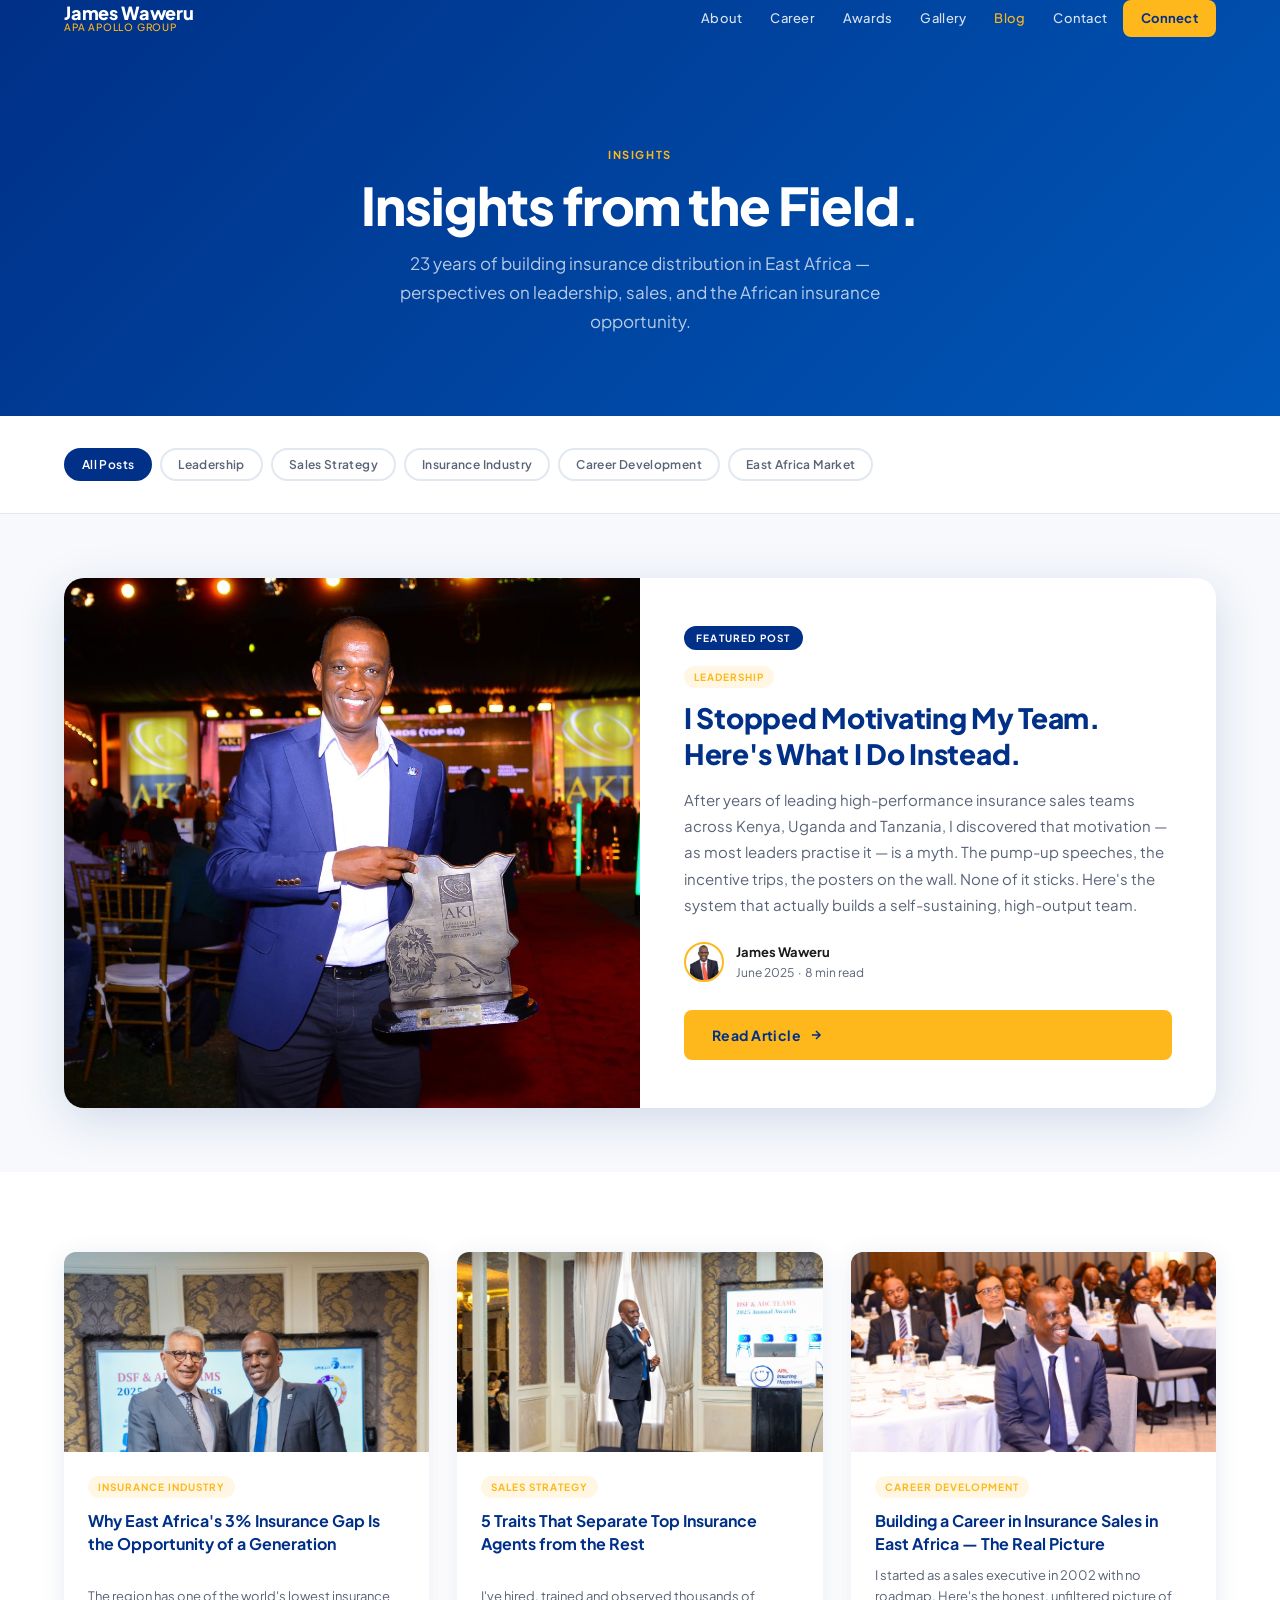
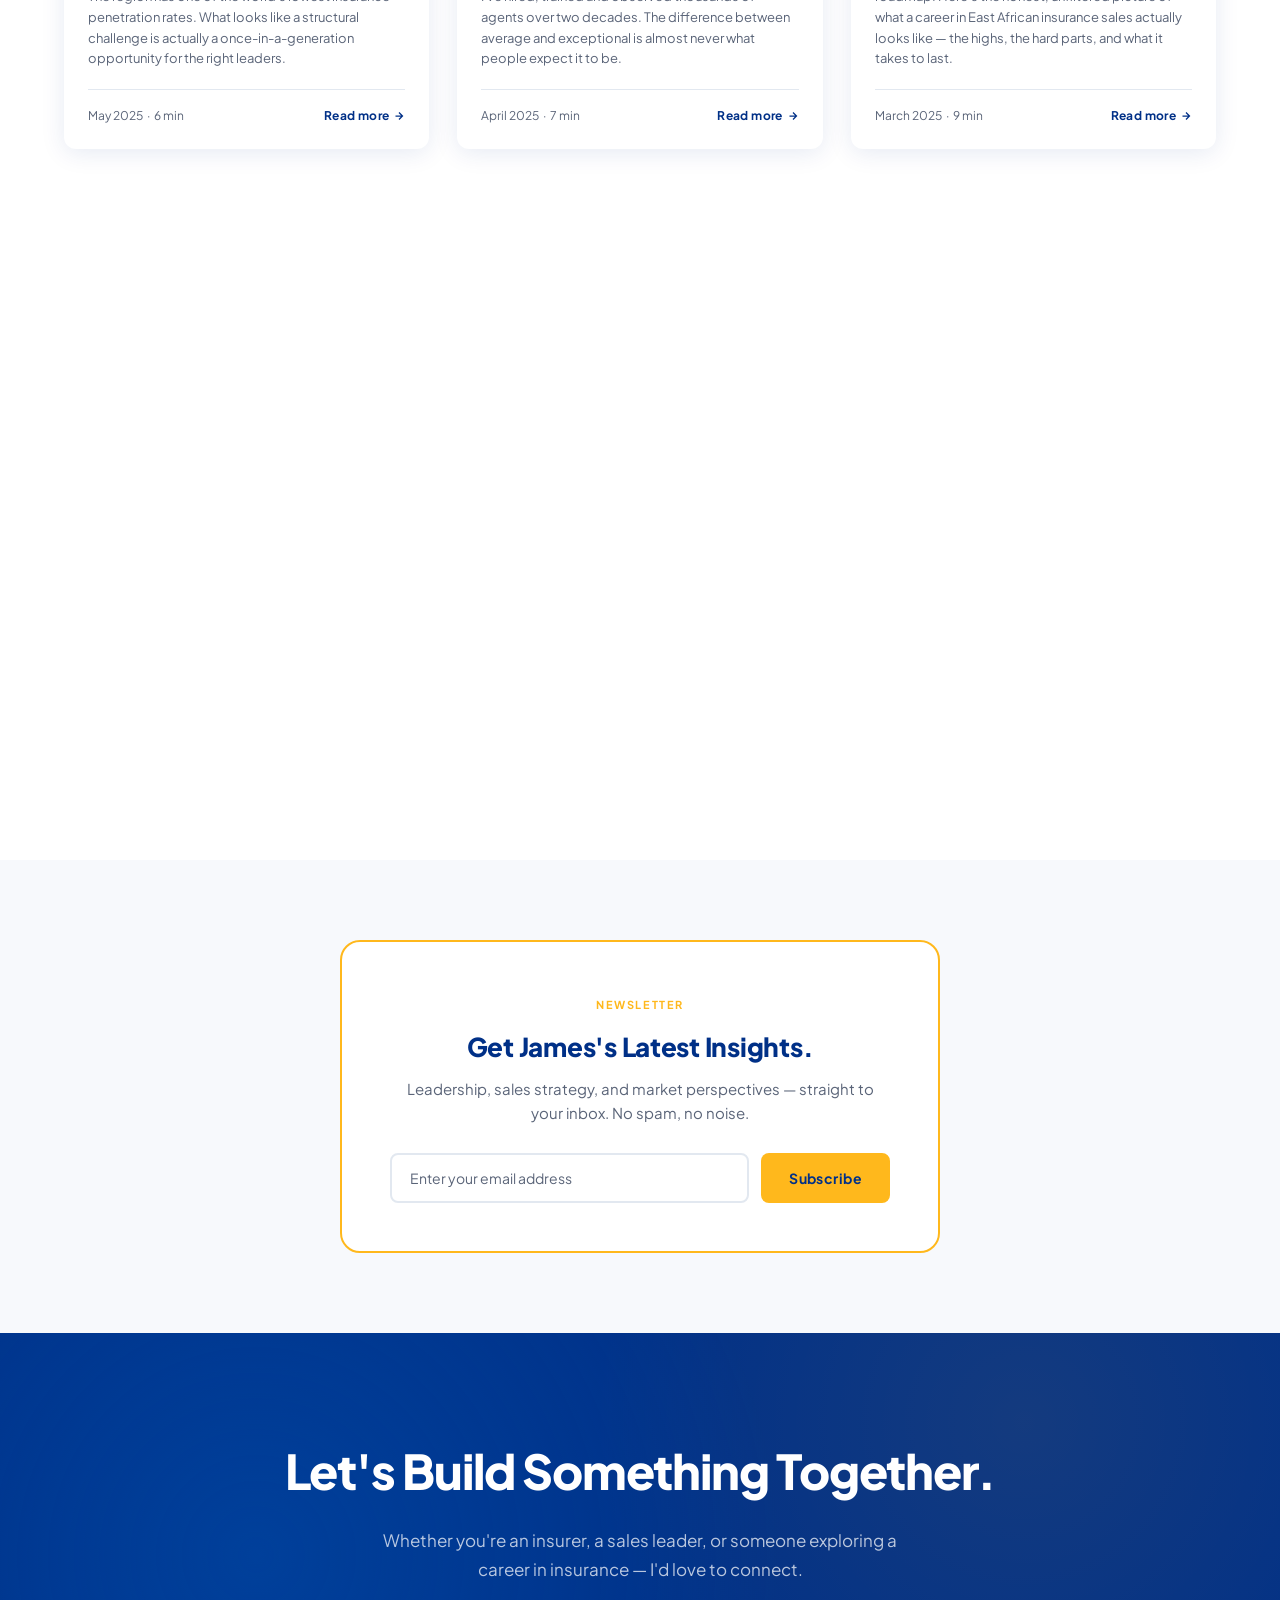
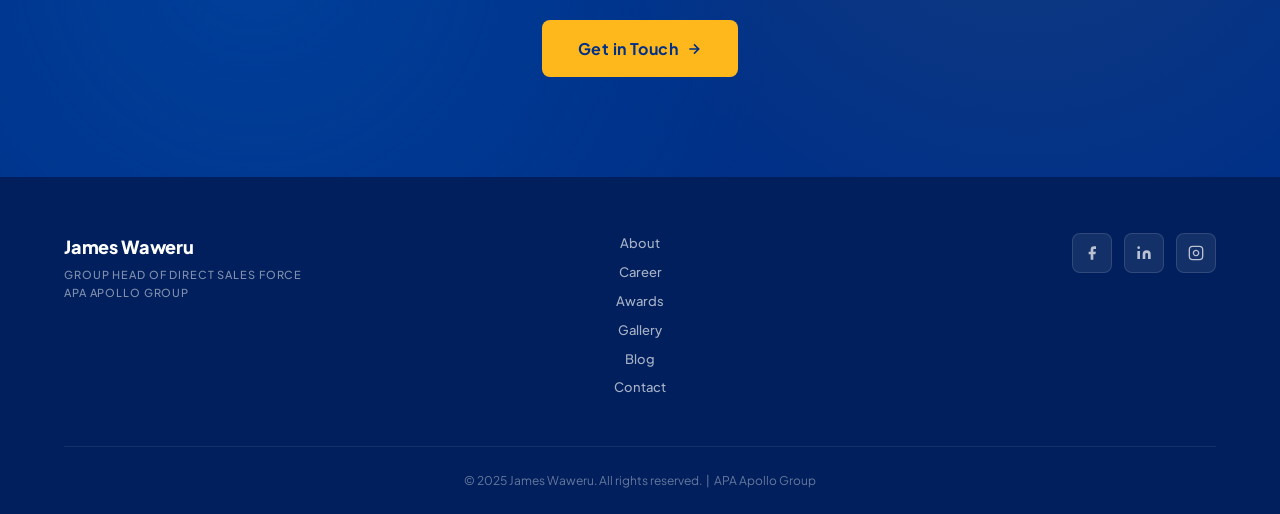
==== blog.html @ e899f5c0 "James Waweru personal brand website — pure HTML/CSS index.html, blog.html, style.css + all 35 images" ====
<!DOCTYPE html>
<html lang="en">
<head>
  <meta charset="UTF-8">
  <meta name="viewport" content="width=device-width, initial-scale=1.0">

  <!-- Primary SEO -->
  <title>Blog | James Waweru — Insights on Insurance Leadership &amp; Sales in East Africa</title>
  <meta name="description" content="Practical perspectives on building high-performing sales teams, winning in the East African insurance market, and growing as a leader — from James Waweru, 23-year industry veteran.">
  <meta name="keywords" content="James Waweru blog, insurance leadership Africa, sales strategy Kenya, direct sales force management, East Africa insurance insights">
  <meta name="author" content="James Waweru">
  <meta name="robots" content="index, follow">
  <link rel="canonical" href="https://jameswaweru.africa/blog.html">

  <!-- Open Graph -->
  <meta property="og:type" content="website">
  <meta property="og:title" content="Blog | James Waweru — Insights on Insurance Leadership &amp; Sales in East Africa">
  <meta property="og:description" content="Practical perspectives on building high-performing sales teams and winning in the East African insurance market.">
  <meta property="og:image" content="https://jameswaweru.africa/WhatsApp%20Image%202026-05-11%20at%2007.42.54.jpeg">
  <meta property="og:url" content="https://jameswaweru.africa/blog.html">
  <meta property="og:site_name" content="James Waweru">

  <!-- Twitter Card -->
  <meta name="twitter:card" content="summary_large_image">
  <meta name="twitter:title" content="Blog | James Waweru — Insurance Leadership &amp; Sales Insights">
  <meta name="twitter:description" content="Practical perspectives on building high-performing sales teams and winning in the East African insurance market.">
  <meta name="twitter:image" content="https://jameswaweru.africa/WhatsApp%20Image%202026-05-11%20at%2007.42.54.jpeg">

  <!-- JSON-LD -->
  <script type="application/ld+json">
  {
    "@context": "https://schema.org",
    "@type": "Blog",
    "name": "James Waweru — Insights from the Field",
    "description": "Perspectives on insurance leadership, sales strategy, and the East African market.",
    "url": "https://jameswaweru.africa/blog.html",
    "author": {
      "@type": "Person",
      "name": "James Waweru",
      "jobTitle": "Group Head of Direct Sales Force",
      "worksFor": { "@type": "Organization", "name": "APA Apollo Group" }
    }
  }
  </script>

  <link rel="stylesheet" href="style.css">
</head>
<body>

<!-- NAVIGATION -->
<nav class="nav scrolled" id="mainNav">
  <div class="container">
    <div class="nav-inner">
      <a href="index.html" class="nav-logo">
        <span class="nav-logo-name">James Waweru</span>
        <span class="nav-logo-title">APA Apollo Group</span>
      </a>
      <div class="nav-links">
        <a href="index.html#about">About</a>
        <a href="index.html#career">Career</a>
        <a href="index.html#awards">Awards</a>
        <a href="index.html#gallery">Gallery</a>
        <a href="blog.html" style="color:var(--gold);">Blog</a>
        <a href="index.html#contact">Contact</a>
        <a href="index.html#contact" class="nav-cta">Connect</a>
      </div>
      <button class="nav-hamburger" id="hamburger" aria-label="Open menu">
        <span></span><span></span><span></span>
      </button>
    </div>
  </div>
</nav>
<div class="nav-mobile" id="mobileMenu">
  <a href="index.html#about" onclick="closeMobile()">About</a>
  <a href="index.html#career" onclick="closeMobile()">Career</a>
  <a href="index.html#awards" onclick="closeMobile()">Awards</a>
  <a href="index.html#gallery" onclick="closeMobile()">Gallery</a>
  <a href="blog.html" onclick="closeMobile()">Blog</a>
  <a href="index.html#contact" onclick="closeMobile()">Contact</a>
  <a href="index.html#contact" class="nav-cta-mobile" onclick="closeMobile()">Connect</a>
</div>

<!-- PAGE HEADER -->
<header class="page-header">
  <div class="container">
    <div class="fade-in">
      <span class="section-eyebrow">Insights</span>
      <h1 class="section-title white" style="font-size:clamp(32px,5vw,52px);">Insights from the Field.</h1>
      <p class="section-subtitle white" style="margin-top:14px;">23 years of building insurance distribution in East Africa — perspectives on leadership, sales, and the African insurance opportunity.</p>
    </div>
  </div>
</header>

<!-- FILTER BAR -->
<div class="filter-bar">
  <div class="container">
    <div class="filter-pills" id="filterPills">
      <button class="filter-pill active" data-filter="all">All Posts</button>
      <button class="filter-pill" data-filter="leadership">Leadership</button>
      <button class="filter-pill" data-filter="sales-strategy">Sales Strategy</button>
      <button class="filter-pill" data-filter="insurance-industry">Insurance Industry</button>
      <button class="filter-pill" data-filter="career-development">Career Development</button>
      <button class="filter-pill" data-filter="east-africa">East Africa Market</button>
    </div>
  </div>
</div>

<!-- FEATURED POST -->
<section class="featured-post-section" id="featured">
  <div class="container">
    <div class="featured-post fade-in">
      <div class="featured-post-img">
        <img src="WhatsApp Image 2026-05-11 at 07.42.54.jpeg" alt="Leadership — I stopped motivating my team" loading="lazy">
      </div>
      <div class="featured-post-body">
        <span class="featured-badge">Featured Post</span>
        <span class="blog-tag">Leadership</span>
        <h2 class="featured-post-title">I Stopped Motivating My Team. Here's What I Do Instead.</h2>
        <p class="featured-post-excerpt">After years of leading high-performance insurance sales teams across Kenya, Uganda and Tanzania, I discovered that motivation — as most leaders practise it — is a myth. The pump-up speeches, the incentive trips, the posters on the wall. None of it sticks. Here's the system that actually builds a self-sustaining, high-output team.</p>
        <div class="featured-author">
          <div class="author-avatar">
            <img src="Profile Picture Main.png" alt="James Waweru" loading="lazy">
          </div>
          <div>
            <div class="author-name">James Waweru</div>
            <div class="author-date">June 2025 &nbsp;&middot;&nbsp; 8 min read</div>
          </div>
        </div>
        <a href="blog.html" class="btn-primary">
          Read Article
          <svg width="14" height="14" viewBox="0 0 24 24" fill="none" stroke="currentColor" stroke-width="2.5"><path d="M5 12h14M12 5l7 7-7 7"></path></svg>
        </a>
      </div>
    </div>
  </div>
</section>

<!-- BLOG GRID -->
<section class="blog-main-section">
  <div class="container">
    <div class="blog-main-grid" id="blogGrid">

      <article class="blog-card fade-in" data-category="insurance-industry">
        <div class="blog-card-img">
          <img src="WhatsApp Image 2026-05-11 at 07.42.59.jpeg" alt="East Africa insurance market opportunity" loading="lazy">
        </div>
        <div class="blog-card-body">
          <span class="blog-tag">Insurance Industry</span>
          <div class="blog-card-title">Why East Africa's 3% Insurance Gap Is the Opportunity of a Generation</div>
          <p class="blog-card-excerpt">The region has one of the world's lowest insurance penetration rates. What looks like a structural challenge is actually a once-in-a-generation opportunity for the right leaders.</p>
          <div class="blog-card-meta">
            <span>May 2025 &nbsp;&middot;&nbsp; 6 min</span>
            <a href="blog.html" class="blog-read-more">Read more <svg width="12" height="12" viewBox="0 0 24 24" fill="none" stroke="currentColor" stroke-width="2.5"><path d="M5 12h14M12 5l7 7-7 7"></path></svg></a>
          </div>
        </div>
      </article>

      <article class="blog-card fade-in delay-1" data-category="sales-strategy">
        <div class="blog-card-img">
          <img src="WhatsApp Image 2026-05-11 at 07.43.03 (1).jpeg" alt="Top insurance agent traits" loading="lazy">
        </div>
        <div class="blog-card-body">
          <span class="blog-tag">Sales Strategy</span>
          <div class="blog-card-title">5 Traits That Separate Top Insurance Agents from the Rest</div>
          <p class="blog-card-excerpt">I've hired, trained and observed thousands of agents over two decades. The difference between average and exceptional is almost never what people expect it to be.</p>
          <div class="blog-card-meta">
            <span>April 2025 &nbsp;&middot;&nbsp; 7 min</span>
            <a href="blog.html" class="blog-read-more">Read more <svg width="12" height="12" viewBox="0 0 24 24" fill="none" stroke="currentColor" stroke-width="2.5"><path d="M5 12h14M12 5l7 7-7 7"></path></svg></a>
          </div>
        </div>
      </article>

      <article class="blog-card fade-in delay-2" data-category="career-development">
        <div class="blog-card-img">
          <img src="WhatsApp Image 2026-05-11 at 07.43.01 (1).jpeg" alt="Career in insurance sales in East Africa" loading="lazy">
        </div>
        <div class="blog-card-body">
          <span class="blog-tag">Career Development</span>
          <div class="blog-card-title">Building a Career in Insurance Sales in East Africa — The Real Picture</div>
          <p class="blog-card-excerpt">I started as a sales executive in 2002 with no roadmap. Here's the honest, unfiltered picture of what a career in East African insurance sales actually looks like — the highs, the hard parts, and what it takes to last.</p>
          <div class="blog-card-meta">
            <span>March 2025 &nbsp;&middot;&nbsp; 9 min</span>
            <a href="blog.html" class="blog-read-more">Read more <svg width="12" height="12" viewBox="0 0 24 24" fill="none" stroke="currentColor" stroke-width="2.5"><path d="M5 12h14M12 5l7 7-7 7"></path></svg></a>
          </div>
        </div>
      </article>

      <article class="blog-card fade-in" data-category="insurance-industry">
        <div class="blog-card-img">
          <img src="WhatsApp Image 2026-05-11 at 07.43.04.jpeg" alt="AKI Company of the Year — building a winning sales force" loading="lazy">
        </div>
        <div class="blog-card-body">
          <span class="blog-tag">Insurance Industry</span>
          <div class="blog-card-title">What Four AKI Company of the Year Titles Taught Me About Building a Winning Sales Force</div>
          <p class="blog-card-excerpt">Winning once is luck. Winning four times is a system. Here's what I've learned — and what I'd do differently — about building teams that consistently outperform the market.</p>
          <div class="blog-card-meta">
            <span>February 2025 &nbsp;&middot;&nbsp; 10 min</span>
            <a href="blog.html" class="blog-read-more">Read more <svg width="12" height="12" viewBox="0 0 24 24" fill="none" stroke="currentColor" stroke-width="2.5"><path d="M5 12h14M12 5l7 7-7 7"></path></svg></a>
          </div>
        </div>
      </article>

      <article class="blog-card fade-in delay-1" data-category="leadership">
        <div class="blog-card-img">
          <img src="WhatsApp Image 2026-05-11 at 07.43.05 (2).jpeg" alt="LIMRA AIAM — First in Africa" loading="lazy">
        </div>
        <div class="blog-card-body">
          <span class="blog-tag">Leadership</span>
          <div class="blog-card-title">LIMRA AIAM — Why I Became the First in Africa to Qualify</div>
          <p class="blog-card-excerpt">In 2016, I completed a qualification that no one on this continent had achieved before me. It wasn't a vanity project. Here's the thinking behind it — and what it changed about how I lead.</p>
          <div class="blog-card-meta">
            <span>January 2025 &nbsp;&middot;&nbsp; 8 min</span>
            <a href="blog.html" class="blog-read-more">Read more <svg width="12" height="12" viewBox="0 0 24 24" fill="none" stroke="currentColor" stroke-width="2.5"><path d="M5 12h14M12 5l7 7-7 7"></path></svg></a>
          </div>
        </div>
      </article>

      <article class="blog-card fade-in delay-2" data-category="east-africa">
        <div class="blog-card-img">
          <img src="WhatsApp Image 2026-05-11 at 07.43.02 (2).jpeg" alt="East Africa insurance market 2025" loading="lazy">
        </div>
        <div class="blog-card-body">
          <span class="blog-tag">East Africa Market</span>
          <div class="blog-card-title">The East Africa Insurance Market in 2025 — What's Changing and What Isn't</div>
          <p class="blog-card-excerpt">Digital channels, mobile penetration, a growing middle class. The macro story is compelling. But the fundamentals of building trust, training agents, and serving clients have not changed.</p>
          <div class="blog-card-meta">
            <span>December 2024 &nbsp;&middot;&nbsp; 7 min</span>
            <a href="blog.html" class="blog-read-more">Read more <svg width="12" height="12" viewBox="0 0 24 24" fill="none" stroke="currentColor" stroke-width="2.5"><path d="M5 12h14M12 5l7 7-7 7"></path></svg></a>
          </div>
        </div>
      </article>

    </div>

    <div style="text-align:center;margin-top:56px;" class="fade-in">
      <button class="btn-ghost-navy" id="loadMoreBtn" onclick="loadMore()">
        Load More Articles
        <svg width="14" height="14" viewBox="0 0 24 24" fill="none" stroke="currentColor" stroke-width="2"><path d="M12 5v14M5 12l7 7 7-7"></path></svg>
      </button>
    </div>
  </div>
</section>

<!-- NEWSLETTER -->
<section class="newsletter-section">
  <div class="container">
    <div class="newsletter-card fade-in">
      <span class="section-eyebrow">Newsletter</span>
      <h2 class="newsletter-title">Get James's Latest Insights.</h2>
      <p class="newsletter-sub">Leadership, sales strategy, and market perspectives — straight to your inbox. No spam, no noise.</p>
      <form class="newsletter-form" onsubmit="handleNewsletter(event)">
        <input type="email" placeholder="Enter your email address" required aria-label="Email address">
        <button type="submit" class="btn-primary">Subscribe</button>
      </form>
      <p id="newsletterSuccess" style="color:var(--navy);font-weight:600;margin-top:16px;display:none;">
        You're subscribed! Welcome to the community.
      </p>
    </div>
  </div>
</section>

<!-- CTA -->
<section class="cta-section">
  <div class="cta-pattern"></div>
  <div class="cta-content fade-in">
    <h2 class="cta-title">Let's Build Something Together.</h2>
    <p class="cta-subtitle">Whether you're an insurer, a sales leader, or someone exploring a career in insurance — I'd love to connect.</p>
    <a href="index.html#contact" class="btn-primary" style="font-size:16px;padding:16px 36px;">
      Get in Touch
      <svg width="16" height="16" viewBox="0 0 24 24" fill="none" stroke="currentColor" stroke-width="2.5"><path d="M5 12h14M12 5l7 7-7 7"></path></svg>
    </a>
  </div>
</section>

<!-- FOOTER -->
<footer class="footer">
  <div class="container">
    <div class="footer-inner">
      <div>
        <div class="footer-brand-name">James Waweru</div>
        <div class="footer-brand-sub">Group Head of Direct Sales Force<br>APA Apollo Group</div>
      </div>
      <nav class="footer-nav">
        <a href="index.html#about">About</a>
        <a href="index.html#career">Career</a>
        <a href="index.html#awards">Awards</a>
        <a href="index.html#gallery">Gallery</a>
        <a href="blog.html">Blog</a>
        <a href="index.html#contact">Contact</a>
      </nav>
      <div class="footer-social">
        <a href="#" class="social-icon" aria-label="Facebook">
          <svg width="16" height="16" viewBox="0 0 24 24" fill="currentColor"><path d="M18 2h-3a5 5 0 00-5 5v3H7v4h3v8h4v-8h3l1-4h-4V7a1 1 0 011-1h3z"></path></svg>
        </a>
        <a href="https://www.linkedin.com/in/james-waweru" target="_blank" rel="noopener" class="social-icon" aria-label="LinkedIn">
          <svg width="16" height="16" viewBox="0 0 24 24" fill="currentColor"><path d="M16 8a6 6 0 016 6v7h-4v-7a2 2 0 00-2-2 2 2 0 00-2 2v7h-4v-7a6 6 0 016-6zM2 9h4v12H2z"></path><circle cx="4" cy="4" r="2"></circle></svg>
        </a>
        <a href="#" class="social-icon" aria-label="Instagram">
          <svg width="16" height="16" viewBox="0 0 24 24" fill="none" stroke="currentColor" stroke-width="2"><rect x="2" y="2" width="20" height="20" rx="5" ry="5"></rect><path d="M16 11.37A4 4 0 1112.63 8 4 4 0 0116 11.37z"></path><line x1="17.5" y1="6.5" x2="17.51" y2="6.5"></line></svg>
        </a>
      </div>
    </div>
    <hr class="footer-divider">
    <p class="footer-copy">&copy; 2025 James Waweru. All rights reserved. &nbsp;|&nbsp; APA Apollo Group</p>
  </div>
</footer>

<!-- JAVASCRIPT -->
<script>
/* Nav */
const nav = document.getElementById('mainNav');
nav.classList.add('scrolled');
window.addEventListener('scroll', () => {
  nav.classList.toggle('scrolled', window.scrollY > 40);
}, { passive: true });

/* Mobile menu */
document.getElementById('hamburger').addEventListener('click', () => {
  document.getElementById('mobileMenu').classList.toggle('open');
});
function closeMobile() { document.getElementById('mobileMenu').classList.remove('open'); }

/* Fade-in */
const observer = new IntersectionObserver(entries => {
  entries.forEach(e => { if (e.isIntersecting) { e.target.classList.add('visible'); observer.unobserve(e.target); } });
}, { threshold: 0.1, rootMargin: '0px 0px -30px 0px' });
document.querySelectorAll('.fade-in').forEach(el => observer.observe(el));

/* Category filter */
document.getElementById('filterPills').addEventListener('click', e => {
  const pill = e.target.closest('.filter-pill');
  if (!pill) return;
  document.querySelectorAll('.filter-pill').forEach(p => p.classList.remove('active'));
  pill.classList.add('active');
  const filter = pill.dataset.filter;
  document.querySelectorAll('#blogGrid .blog-card').forEach(card => {
    if (filter === 'all' || card.dataset.category === filter) {
      card.style.display = '';
      setTimeout(() => card.classList.add('visible'), 10);
    } else {
      card.style.display = 'none';
    }
  });
});

/* Newsletter */
function handleNewsletter(e) {
  e.preventDefault();
  document.getElementById('newsletterSuccess').style.display = 'block';
  e.target.reset();
}

/* Load more */
function loadMore() {
  const btn = document.getElementById('loadMoreBtn');
  btn.textContent = 'No more articles right now — check back soon!';
  btn.disabled = true;
  btn.style.opacity = '0.5';
  btn.style.cursor = 'default';
}
</script>

</body>
</html>
---- style.css ----
/* ============================================================
   James Waweru — Personal Brand Website
   Shared Stylesheet
   ============================================================ */

@import url('https://fonts.googleapis.com/css2?family=Plus+Jakarta+Sans:wght@300;400;500;600;700;800&display=swap');

/* -- Variables ----------------------------------------------- */
:root {
  --navy:      #003087;
  --blue:      #0057B8;
  --gold:      #FFB81C;
  --gold-dark: #E0A010;
  --white:     #FFFFFF;
  --off-white: #F7F9FC;
  --ink:       #1A1A1A;
  --muted:     #5A6478;
  --border:    #E2E8F0;

  --font: 'Plus Jakarta Sans', system-ui, sans-serif;
  --nav-h: 72px;
  --radius: 12px;
  --shadow: 0 4px 24px rgba(0,48,135,0.10);
  --shadow-lg: 0 12px 48px rgba(0,48,135,0.15);
  --transition: 0.3s cubic-bezier(0.4,0,0.2,1);
}

/* -- Reset --------------------------------------------------- */
*, *::before, *::after { box-sizing: border-box; margin: 0; padding: 0; }
html { scroll-behavior: smooth; font-size: 16px; }
body { font-family: var(--font); color: var(--ink); background: var(--white); line-height: 1.6; overflow-x: hidden; }
img { display: block; max-width: 100%; }
a { color: inherit; text-decoration: none; }
button { font-family: var(--font); cursor: pointer; border: none; background: none; }
ul { list-style: none; }

/* -- Utility ------------------------------------------------- */
.container { max-width: 1200px; margin: 0 auto; padding: 0 24px; }
.section-eyebrow {
  display: inline-block;
  font-size: 11px;
  font-weight: 700;
  letter-spacing: 0.14em;
  text-transform: uppercase;
  color: var(--gold);
  margin-bottom: 12px;
}
.section-title {
  font-size: clamp(28px, 4vw, 42px);
  font-weight: 800;
  line-height: 1.15;
  letter-spacing: -0.02em;
  color: var(--navy);
}
.section-title.white { color: var(--white); }
.section-subtitle {
  font-size: 17px;
  color: var(--muted);
  line-height: 1.7;
  max-width: 560px;
  margin-top: 12px;
}
.section-subtitle.white { color: rgba(255,255,255,0.75); }

.btn-primary {
  display: inline-flex;
  align-items: center;
  gap: 8px;
  background: var(--gold);
  color: var(--navy);
  font-weight: 700;
  font-size: 14px;
  letter-spacing: 0.03em;
  padding: 14px 28px;
  border-radius: 8px;
  transition: var(--transition);
  cursor: pointer;
}
.btn-primary:hover { background: var(--gold-dark); transform: translateY(-2px); box-shadow: 0 8px 24px rgba(255,184,28,0.35); }

.btn-outline {
  display: inline-flex;
  align-items: center;
  gap: 8px;
  background: transparent;
  color: var(--white);
  font-weight: 600;
  font-size: 14px;
  letter-spacing: 0.03em;
  padding: 13px 27px;
  border-radius: 8px;
  border: 2px solid rgba(255,255,255,0.6);
  transition: var(--transition);
  cursor: pointer;
}
.btn-outline:hover { border-color: var(--white); background: rgba(255,255,255,0.1); }

.btn-ghost-navy {
  display: inline-flex;
  align-items: center;
  gap: 8px;
  background: transparent;
  color: var(--navy);
  font-weight: 700;
  font-size: 14px;
  letter-spacing: 0.03em;
  padding: 13px 27px;
  border-radius: 8px;
  border: 2px solid var(--navy);
  transition: var(--transition);
  cursor: pointer;
}
.btn-ghost-navy:hover { background: var(--navy); color: var(--white); }

/* -- Fade-in on scroll --------------------------------------- */
.fade-in {
  opacity: 0;
  transform: translateY(28px);
  transition: opacity 0.6s ease, transform 0.6s ease;
}
.fade-in.visible { opacity: 1; transform: translateY(0); }
.fade-in.delay-1 { transition-delay: 0.1s; }
.fade-in.delay-2 { transition-delay: 0.2s; }
.fade-in.delay-3 { transition-delay: 0.3s; }
.fade-in.delay-4 { transition-delay: 0.4s; }

/* -- Navigation --------------------------------------------- */
.nav {
  position: fixed;
  top: 0; left: 0; right: 0;
  height: var(--nav-h);
  z-index: 100;
  transition: background var(--transition), box-shadow var(--transition);
}
.nav.scrolled {
  background: rgba(0,48,135,0.97);
  backdrop-filter: blur(12px);
  box-shadow: 0 2px 24px rgba(0,0,0,0.18);
}
.nav-inner {
  display: flex;
  align-items: center;
  justify-content: space-between;
  height: 100%;
}
.nav-logo {
  display: flex;
  flex-direction: column;
  line-height: 1;
}
.nav-logo-name {
  font-size: 18px;
  font-weight: 800;
  color: var(--white);
  letter-spacing: -0.01em;
}
.nav-logo-title {
  font-size: 10px;
  font-weight: 500;
  color: var(--gold);
  letter-spacing: 0.08em;
  text-transform: uppercase;
}
.nav-links {
  display: flex;
  align-items: center;
  gap: 4px;
}
.nav-links a {
  color: rgba(255,255,255,0.85);
  font-size: 13px;
  font-weight: 500;
  padding: 6px 12px;
  border-radius: 6px;
  transition: var(--transition);
  letter-spacing: 0.02em;
}
.nav-links a:hover { color: var(--white); background: rgba(255,255,255,0.08); }
.nav-cta {
  background: var(--gold);
  color: var(--navy) !important;
  font-weight: 700 !important;
  padding: 8px 18px !important;
  border-radius: 8px !important;
}
.nav-cta:hover { background: var(--gold-dark) !important; }

.nav-hamburger {
  display: none;
  flex-direction: column;
  gap: 5px;
  padding: 8px;
  cursor: pointer;
}
.nav-hamburger span {
  display: block;
  width: 22px;
  height: 2px;
  background: var(--white);
  border-radius: 2px;
  transition: var(--transition);
}

.nav-mobile {
  display: none;
  position: fixed;
  top: var(--nav-h);
  left: 0; right: 0;
  background: var(--navy);
  padding: 16px 24px 24px;
  flex-direction: column;
  gap: 4px;
  z-index: 99;
  box-shadow: 0 8px 32px rgba(0,0,0,0.2);
}
.nav-mobile.open { display: flex; }
.nav-mobile a {
  color: rgba(255,255,255,0.85);
  font-size: 15px;
  font-weight: 500;
  padding: 10px 0;
  border-bottom: 1px solid rgba(255,255,255,0.08);
  transition: var(--transition);
}
.nav-mobile a:hover { color: var(--gold); }
.nav-mobile .nav-cta-mobile {
  margin-top: 8px;
  background: var(--gold);
  color: var(--navy) !important;
  font-weight: 700 !important;
  text-align: center;
  padding: 12px !important;
  border-radius: 8px;
  border-bottom: none !important;
}

/* -- Hero Slider -------------------------------------------- */
.hero {
  position: relative;
  height: 100vh;
  min-height: 600px;
  max-height: 900px;
  overflow: hidden;
}
.hero-slides {
  position: absolute;
  inset: 0;
}
.hero-slide {
  position: absolute;
  inset: 0;
  opacity: 0;
  transition: opacity 1s ease;
}
.hero-slide.active { opacity: 1; }
.hero-slide img {
  width: 100%;
  height: 100%;
  object-fit: cover;
  object-position: center top;
}
.hero-overlay {
  position: absolute;
  inset: 0;
  background: linear-gradient(
    105deg,
    rgba(0,48,135,0.88) 0%,
    rgba(0,87,184,0.70) 50%,
    rgba(0,48,135,0.40) 100%
  );
}
.hero-content {
  position: absolute;
  inset: 0;
  display: flex;
  align-items: center;
  padding-top: var(--nav-h);
}
.hero-text {
  max-width: 640px;
  padding: 40px 36px;
  background: rgba(0,24,80,0.45);
  backdrop-filter: blur(6px);
  border-radius: 16px;
  border: 1px solid rgba(255,255,255,0.12);
}
.hero-eyebrow {
  font-size: 11px;
  font-weight: 700;
  letter-spacing: 0.16em;
  text-transform: uppercase;
  color: var(--gold);
  margin-bottom: 16px;
}
.hero-heading {
  font-size: clamp(36px, 5.5vw, 62px);
  font-weight: 800;
  line-height: 1.1;
  letter-spacing: -0.025em;
  color: var(--white);
  margin-bottom: 14px;
}
.hero-subheading {
  font-size: 16px;
  color: rgba(255,255,255,0.80);
  line-height: 1.6;
  margin-bottom: 24px;
  font-weight: 400;
}
.hero-badges {
  display: flex;
  flex-wrap: wrap;
  gap: 10px;
  margin-bottom: 32px;
}
.hero-badge {
  display: inline-flex;
  align-items: center;
  gap: 6px;
  background: rgba(255,184,28,0.15);
  border: 1px solid rgba(255,184,28,0.45);
  color: var(--gold);
  font-size: 11px;
  font-weight: 700;
  letter-spacing: 0.05em;
  padding: 6px 14px;
  border-radius: 100px;
}
.hero-badge svg { flex-shrink: 0; }
.hero-ctas { display: flex; gap: 12px; flex-wrap: wrap; }

.hero-controls {
  position: absolute;
  bottom: 32px;
  left: 50%;
  transform: translateX(-50%);
  display: flex;
  align-items: center;
  gap: 20px;
  z-index: 10;
}
.hero-dots { display: flex; gap: 8px; }
.hero-dot {
  width: 8px;
  height: 8px;
  border-radius: 50%;
  background: rgba(255,255,255,0.45);
  border: none;
  cursor: pointer;
  transition: var(--transition);
  padding: 0;
}
.hero-dot.active { background: var(--gold); width: 24px; border-radius: 4px; }
.hero-arrow {
  width: 40px;
  height: 40px;
  border-radius: 50%;
  background: rgba(255,255,255,0.15);
  border: 1px solid rgba(255,255,255,0.3);
  color: var(--white);
  display: flex;
  align-items: center;
  justify-content: center;
  cursor: pointer;
  transition: var(--transition);
}
.hero-arrow:hover { background: var(--gold); border-color: var(--gold); color: var(--navy); }

/* -- Stats Bar ---------------------------------------------- */
.stats-bar {
  background: var(--navy);
  padding: 32px 0;
}
.stats-inner {
  display: grid;
  grid-template-columns: repeat(4, 1fr);
  gap: 0;
  text-align: center;
}
.stat-item {
  padding: 12px 24px;
  border-right: 1px solid rgba(255,255,255,0.12);
}
.stat-item:last-child { border-right: none; }
.stat-number {
  font-size: clamp(36px, 4.5vw, 52px);
  font-weight: 800;
  color: var(--gold);
  line-height: 1;
  letter-spacing: -0.03em;
}
.stat-suffix { font-size: 0.6em; font-weight: 700; }
.stat-label {
  font-size: 12px;
  font-weight: 500;
  color: rgba(255,255,255,0.65);
  margin-top: 6px;
  letter-spacing: 0.06em;
  text-transform: uppercase;
}

/* -- About Preview ------------------------------------------ */
.about-preview {
  padding: 100px 0;
  background: var(--white);
}
.about-grid {
  display: grid;
  grid-template-columns: 1fr 1fr;
  gap: 80px;
  align-items: center;
}
.about-image-wrap {
  position: relative;
  border-radius: 20px;
  overflow: hidden;
  aspect-ratio: 3/4;
  box-shadow: var(--shadow-lg);
  background: var(--off-white);
}
.about-image-wrap img {
  width: 100%;
  height: 100%;
  object-fit: contain;
  object-position: center center;
}
.about-image-accent {
  position: absolute;
  bottom: 28px;
  left: -20px;
  background: var(--gold);
  color: var(--navy);
  padding: 16px 20px;
  border-radius: 12px;
  box-shadow: 0 8px 24px rgba(255,184,28,0.4);
}
.about-image-accent-num {
  font-size: 28px;
  font-weight: 800;
  line-height: 1;
}
.about-image-accent-text {
  font-size: 11px;
  font-weight: 600;
  letter-spacing: 0.04em;
}
.about-text p {
  font-size: 16px;
  line-height: 1.8;
  color: var(--muted);
  margin-bottom: 16px;
}
.about-text p strong { color: var(--ink); font-weight: 600; }
.about-link {
  display: inline-flex;
  align-items: center;
  gap: 6px;
  color: var(--navy);
  font-weight: 700;
  font-size: 14px;
  letter-spacing: 0.02em;
  margin-top: 8px;
  border-bottom: 2px solid var(--gold);
  padding-bottom: 2px;
  transition: var(--transition);
}
.about-link:hover { color: var(--blue); }

/* -- Timeline ----------------------------------------------- */
.timeline-section {
  padding: 100px 0;
  background: var(--off-white);
  overflow: hidden;
}
.timeline-scroll {
  overflow-x: auto;
  padding: 20px 24px 40px;
  scrollbar-width: thin;
  scrollbar-color: var(--gold) var(--border);
  cursor: grab;
}
.timeline-scroll:active { cursor: grabbing; }
.timeline-scroll::-webkit-scrollbar { height: 4px; }
.timeline-scroll::-webkit-scrollbar-track { background: var(--border); border-radius: 4px; }
.timeline-scroll::-webkit-scrollbar-thumb { background: var(--gold); border-radius: 4px; }
.timeline-track {
  display: flex;
  gap: 20px;
  width: max-content;
  align-items: stretch;
  padding: 8px 0;
}
.timeline-card {
  width: 220px;
  flex-shrink: 0;
  background: var(--white);
  border-radius: 16px;
  padding: 24px 20px;
  border: 2px solid transparent;
  box-shadow: var(--shadow);
  transition: var(--transition);
  position: relative;
  scroll-snap-align: start;
}
.timeline-card:hover { transform: translateY(-4px); box-shadow: var(--shadow-lg); border-color: var(--blue); }
.timeline-card.star {
  border-color: var(--gold);
  background: linear-gradient(135deg, rgba(255,184,28,0.06) 0%, var(--white) 100%);
}
.timeline-star-badge {
  position: absolute;
  top: -10px;
  right: 16px;
  background: var(--gold);
  color: var(--navy);
  font-size: 10px;
  font-weight: 800;
  letter-spacing: 0.05em;
  padding: 3px 10px;
  border-radius: 100px;
}
.timeline-year {
  font-size: 28px;
  font-weight: 800;
  color: var(--gold);
  line-height: 1;
  letter-spacing: -0.02em;
  margin-bottom: 10px;
}
.timeline-role {
  font-size: 14px;
  font-weight: 700;
  color: var(--navy);
  line-height: 1.3;
  margin-bottom: 4px;
}
.timeline-company {
  font-size: 12px;
  color: var(--muted);
  font-weight: 500;
}
.timeline-icon {
  width: 36px;
  height: 36px;
  background: var(--off-white);
  border-radius: 8px;
  display: flex;
  align-items: center;
  justify-content: center;
  margin-bottom: 14px;
}
.timeline-card.star .timeline-icon { background: rgba(255,184,28,0.15); }

/* -- Awards ------------------------------------------------- */
.awards-section {
  padding: 100px 0;
  background: var(--navy);
}
.awards-grid {
  display: grid;
  grid-template-columns: repeat(auto-fill, minmax(240px, 1fr));
  gap: 20px;
  margin-top: 48px;
}
.award-card {
  background: var(--white);
  border-radius: var(--radius);
  padding: 28px 24px;
  text-align: center;
  box-shadow: 0 4px 24px rgba(0,0,0,0.12);
  transition: var(--transition);
}
.award-card:hover { transform: translateY(-4px); box-shadow: 0 12px 40px rgba(0,0,0,0.2); }
.award-icon {
  width: 52px;
  height: 52px;
  background: rgba(255,184,28,0.12);
  border-radius: 12px;
  display: flex;
  align-items: center;
  justify-content: center;
  margin: 0 auto 16px;
}
.award-year {
  font-size: 32px;
  font-weight: 800;
  color: var(--gold);
  letter-spacing: -0.03em;
  line-height: 1;
}
.award-name {
  font-size: 13px;
  font-weight: 600;
  color: var(--navy);
  margin-top: 6px;
  line-height: 1.4;
}

/* -- Gallery ------------------------------------------------ */
.gallery-section {
  padding: 100px 0;
  background: var(--white);
}
.gallery-grid {
  display: grid;
  grid-template-columns: repeat(3, 1fr);
  grid-auto-rows: 220px;
  gap: 16px;
  margin-top: 48px;
}
.gallery-grid .g-tall { grid-row: span 2; }
.gallery-item {
  border-radius: 14px;
  overflow: hidden;
  position: relative;
  cursor: pointer;
}
.gallery-item img {
  width: 100%;
  height: 100%;
  object-fit: cover;
  transition: transform 0.5s ease;
}
.gallery-item:hover img { transform: scale(1.07); }
.gallery-overlay {
  position: absolute;
  inset: 0;
  background: linear-gradient(to top, rgba(0,48,135,0.75), transparent);
  opacity: 0;
  transition: var(--transition);
  display: flex;
  align-items: flex-end;
  padding: 20px;
}
.gallery-item:hover .gallery-overlay { opacity: 1; }
.gallery-view-btn { text-align: center; margin-top: 40px; }

/* -- Blog Preview ------------------------------------------- */
.blog-preview {
  padding: 100px 0;
  background: var(--off-white);
}
.blog-grid {
  display: grid;
  grid-template-columns: repeat(3, 1fr);
  gap: 24px;
  margin-top: 48px;
}
.blog-card {
  background: var(--white);
  border-radius: var(--radius);
  overflow: hidden;
  box-shadow: var(--shadow);
  transition: var(--transition);
  display: flex;
  flex-direction: column;
}
.blog-card:hover { transform: translateY(-4px); box-shadow: var(--shadow-lg); }
.blog-card-img {
  height: 200px;
  overflow: hidden;
}
.blog-card-img img {
  width: 100%;
  height: 100%;
  object-fit: cover;
  object-position: center top;
  transition: transform 0.5s ease;
}
.blog-card:hover .blog-card-img img { transform: scale(1.05); }
.blog-card-body {
  padding: 24px;
  flex: 1;
  display: flex;
  flex-direction: column;
}
.blog-tag {
  display: inline-block;
  font-size: 10px;
  font-weight: 700;
  letter-spacing: 0.1em;
  text-transform: uppercase;
  color: var(--gold);
  background: rgba(255,184,28,0.12);
  padding: 3px 10px;
  border-radius: 100px;
  margin-bottom: 12px;
  width: fit-content;
}
.blog-card-title {
  font-size: 16px;
  font-weight: 700;
  color: var(--navy);
  line-height: 1.4;
  margin-bottom: 10px;
  flex: 1;
}
.blog-card-excerpt {
  font-size: 13px;
  color: var(--muted);
  line-height: 1.6;
  margin-bottom: 20px;
}
.blog-card-meta {
  display: flex;
  align-items: center;
  justify-content: space-between;
  font-size: 12px;
  color: var(--muted);
  border-top: 1px solid var(--border);
  padding-top: 16px;
}
.blog-read-more {
  color: var(--navy);
  font-weight: 700;
  font-size: 12px;
  letter-spacing: 0.03em;
  display: flex;
  align-items: center;
  gap: 4px;
  transition: var(--transition);
}
.blog-read-more:hover { color: var(--blue); gap: 8px; }

/* -- CTA Section -------------------------------------------- */
.cta-section {
  padding: 100px 24px;
  background: var(--navy);
  position: relative;
  overflow: hidden;
  text-align: center;
}
.cta-pattern {
  position: absolute;
  inset: 0;
  background-image:
    radial-gradient(circle at 20% 50%, rgba(0,87,184,0.4) 0%, transparent 50%),
    radial-gradient(circle at 80% 20%, rgba(255,184,28,0.08) 0%, transparent 40%);
  pointer-events: none;
}
.cta-content { position: relative; z-index: 1; }
.cta-title {
  font-size: clamp(30px, 4.5vw, 48px);
  font-weight: 800;
  color: var(--white);
  letter-spacing: -0.025em;
  margin-bottom: 16px;
}
.cta-subtitle {
  font-size: 17px;
  color: rgba(255,255,255,0.72);
  max-width: 540px;
  margin: 0 auto 36px;
  line-height: 1.7;
}

/* -- Footer ------------------------------------------------- */
.footer {
  background: #001F5C;
  padding: 56px 0 24px;
}
.footer-inner {
  display: grid;
  grid-template-columns: 1fr auto 1fr;
  gap: 40px;
  align-items: start;
  margin-bottom: 48px;
}
.footer-brand-name {
  font-size: 18px;
  font-weight: 800;
  color: var(--white);
  letter-spacing: -0.01em;
}
.footer-brand-sub {
  font-size: 11px;
  color: rgba(255,255,255,0.5);
  font-weight: 500;
  letter-spacing: 0.08em;
  text-transform: uppercase;
  margin-top: 4px;
}
.footer-nav {
  display: flex;
  flex-direction: column;
  align-items: center;
  gap: 8px;
}
.footer-nav a {
  font-size: 13px;
  color: rgba(255,255,255,0.65);
  font-weight: 500;
  transition: var(--transition);
}
.footer-nav a:hover { color: var(--gold); }
.footer-social {
  display: flex;
  justify-content: flex-end;
  gap: 12px;
}
.social-icon {
  width: 40px;
  height: 40px;
  border-radius: 8px;
  background: rgba(255,255,255,0.08);
  border: 1px solid rgba(255,255,255,0.12);
  display: flex;
  align-items: center;
  justify-content: center;
  color: rgba(255,255,255,0.7);
  transition: var(--transition);
  cursor: pointer;
}
.social-icon:hover { background: var(--gold); color: var(--navy); border-color: var(--gold); }
.footer-divider { border: none; border-top: 1px solid rgba(255,255,255,0.08); margin-bottom: 24px; }
.footer-copy {
  text-align: center;
  font-size: 12px;
  color: rgba(255,255,255,0.4);
}

/* -- Blog Page Specific ------------------------------------- */
.page-header {
  padding: 140px 0 80px;
  background: linear-gradient(135deg, var(--navy) 0%, var(--blue) 100%);
  text-align: center;
}
.page-header .section-title { color: var(--white); }
.page-header .section-subtitle { color: rgba(255,255,255,0.72); margin: 0 auto; }

.filter-bar {
  padding: 32px 0;
  background: var(--white);
  border-bottom: 1px solid var(--border);
  position: sticky;
  top: var(--nav-h);
  z-index: 50;
}
.filter-pills {
  display: flex;
  gap: 8px;
  flex-wrap: wrap;
}
.filter-pill {
  font-size: 12px;
  font-weight: 600;
  letter-spacing: 0.03em;
  padding: 7px 16px;
  border-radius: 100px;
  border: 2px solid var(--border);
  color: var(--muted);
  background: var(--white);
  cursor: pointer;
  transition: var(--transition);
}
.filter-pill:hover, .filter-pill.active {
  border-color: var(--navy);
  color: var(--navy);
  background: rgba(0,48,135,0.06);
}
.filter-pill.active {
  background: var(--navy);
  color: var(--white);
}

.featured-post-section {
  padding: 64px 0;
  background: var(--off-white);
}
.featured-post {
  display: grid;
  grid-template-columns: 1fr 1fr;
  gap: 0;
  background: var(--white);
  border-radius: 20px;
  overflow: hidden;
  box-shadow: var(--shadow-lg);
}
.featured-post-img {
  height: 100%;
  min-height: 360px;
  overflow: hidden;
}
.featured-post-img img {
  width: 100%;
  height: 100%;
  object-fit: cover;
}
.featured-post-body {
  padding: 48px 44px;
  display: flex;
  flex-direction: column;
  justify-content: center;
}
.featured-badge {
  display: inline-block;
  font-size: 10px;
  font-weight: 700;
  letter-spacing: 0.12em;
  text-transform: uppercase;
  color: var(--white);
  background: var(--navy);
  padding: 4px 12px;
  border-radius: 100px;
  margin-bottom: 16px;
  width: fit-content;
}
.featured-post-title {
  font-size: clamp(20px, 2.5vw, 28px);
  font-weight: 800;
  color: var(--navy);
  line-height: 1.3;
  margin-bottom: 14px;
  letter-spacing: -0.01em;
}
.featured-post-excerpt {
  font-size: 15px;
  color: var(--muted);
  line-height: 1.75;
  margin-bottom: 24px;
}
.featured-author {
  display: flex;
  align-items: center;
  gap: 12px;
  margin-bottom: 28px;
}
.author-avatar {
  width: 40px;
  height: 40px;
  border-radius: 50%;
  overflow: hidden;
  border: 2px solid var(--gold);
  flex-shrink: 0;
}
.author-avatar img { width: 100%; height: 100%; object-fit: cover; }
.author-name { font-size: 13px; font-weight: 700; color: var(--ink); }
.author-date { font-size: 12px; color: var(--muted); }

.blog-main-section {
  padding: 80px 0;
  background: var(--white);
}
.blog-main-grid {
  display: grid;
  grid-template-columns: repeat(3, 1fr);
  gap: 28px;
}

.newsletter-section {
  padding: 80px 0;
  background: var(--off-white);
}
.newsletter-card {
  max-width: 600px;
  margin: 0 auto;
  border: 2px solid var(--gold);
  border-radius: 20px;
  padding: 48px 48px;
  text-align: center;
  background: var(--white);
}
.newsletter-title {
  font-size: 26px;
  font-weight: 800;
  color: var(--navy);
  margin-bottom: 10px;
  letter-spacing: -0.01em;
}
.newsletter-sub {
  font-size: 15px;
  color: var(--muted);
  margin-bottom: 28px;
}
.newsletter-form {
  display: flex;
  gap: 12px;
}
.newsletter-form input {
  flex: 1;
  font-family: var(--font);
  font-size: 14px;
  padding: 14px 18px;
  border: 2px solid var(--border);
  border-radius: 8px;
  outline: none;
  transition: var(--transition);
  color: var(--ink);
}
.newsletter-form input:focus { border-color: var(--navy); }
.newsletter-form input::placeholder { color: var(--muted); }

/* -- Lightbox ----------------------------------------------- */
.lightbox {
  position: fixed;
  inset: 0;
  background: rgba(0,0,0,0.92);
  z-index: 200;
  display: none;
  align-items: center;
  justify-content: center;
  padding: 40px;
}
.lightbox.open { display: flex; }
.lightbox img { max-width: 90vw; max-height: 85vh; object-fit: contain; border-radius: 8px; }
.lightbox-close {
  position: absolute;
  top: 20px; right: 24px;
  color: var(--white);
  font-size: 32px;
  cursor: pointer;
  line-height: 1;
  opacity: 0.7;
  transition: var(--transition);
}
.lightbox-close:hover { opacity: 1; }

/* -- Contact Form ------------------------------------------- */
.contact-section {
  padding: 100px 0;
  background: var(--white);
}
.contact-grid {
  display: grid;
  grid-template-columns: 1fr 1.2fr;
  gap: 80px;
  align-items: start;
}
.contact-detail {
  display: flex;
  align-items: center;
  gap: 12px;
  margin-bottom: 16px;
  font-size: 14px;
  color: var(--ink);
}
.contact-detail-icon {
  width: 36px; height: 36px;
  background: rgba(0,48,135,0.08);
  border-radius: 8px;
  display: flex;
  align-items: center;
  justify-content: center;
  flex-shrink: 0;
  color: var(--navy);
}
.contact-form { display: flex; flex-direction: column; gap: 16px; }
.form-row { display: grid; grid-template-columns: 1fr 1fr; gap: 16px; }
.form-group { display: flex; flex-direction: column; gap: 6px; }
.form-group label { font-size: 12px; font-weight: 600; color: var(--navy); letter-spacing: 0.04em; text-transform: uppercase; }
.form-group input, .form-group textarea, .form-group select {
  font-family: var(--font);
  font-size: 14px;
  padding: 13px 16px;
  border: 2px solid var(--border);
  border-radius: 8px;
  outline: none;
  color: var(--ink);
  transition: var(--transition);
  background: var(--white);
  resize: vertical;
}
.form-group input:focus, .form-group textarea:focus, .form-group select:focus { border-color: var(--navy); }
.form-group textarea { min-height: 140px; }

/* -- Responsive --------------------------------------------- */
@media (max-width: 1024px) {
  .about-grid { grid-template-columns: 1fr; gap: 48px; }
  .about-image-wrap { aspect-ratio: 16/9; max-height: 400px; }
  .blog-grid { grid-template-columns: 1fr 1fr; }
  .blog-main-grid { grid-template-columns: 1fr 1fr; }
  .featured-post { grid-template-columns: 1fr; }
  .featured-post-img { min-height: 280px; }
  .contact-grid { grid-template-columns: 1fr; gap: 48px; }
  .footer-inner { grid-template-columns: 1fr; text-align: center; }
  .footer-social { justify-content: center; }
  .footer-nav { flex-direction: row; flex-wrap: wrap; justify-content: center; }
}

@media (max-width: 768px) {
  :root { --nav-h: 64px; }
  .nav-links { display: none; }
  .nav-hamburger { display: flex; }
  .stats-inner { grid-template-columns: 1fr 1fr; }
  .stat-item:nth-child(2) { border-right: none; }
  .stat-item:nth-child(1), .stat-item:nth-child(2) { border-bottom: 1px solid rgba(255,255,255,0.12); padding-bottom: 24px; }
  .stat-item:nth-child(3), .stat-item:nth-child(4) { padding-top: 24px; }
  .gallery-grid { grid-template-columns: 1fr 1fr; }
  .gallery-grid .g-tall { grid-row: span 1; }
  .blog-grid { grid-template-columns: 1fr; }
  .blog-main-grid { grid-template-columns: 1fr; }
  .hero-text { padding: 28px 22px; }
  .newsletter-form { flex-direction: column; }
  .newsletter-card { padding: 32px 24px; }
  .form-row { grid-template-columns: 1fr; }
  .awards-grid { grid-template-columns: 1fr 1fr; }
  .cta-section { padding: 72px 24px; }
  .about-preview, .timeline-section, .awards-section, .gallery-section, .blog-preview, .contact-section { padding: 72px 0; }
}

@media (max-width: 480px) {
  .hero { max-height: 700px; }
  .hero-heading { font-size: 30px; }
  .awards-grid { grid-template-columns: 1fr; }
  .gallery-grid { grid-template-columns: 1fr; }
  .stats-inner { grid-template-columns: 1fr 1fr; }
}

@media (prefers-reduced-motion: reduce) {
  .fade-in { opacity: 1; transform: none; transition: none; }
  .hero-slide { transition: none; }
  * { animation-duration: 0.01ms !important; transition-duration: 0.01ms !important; }
}
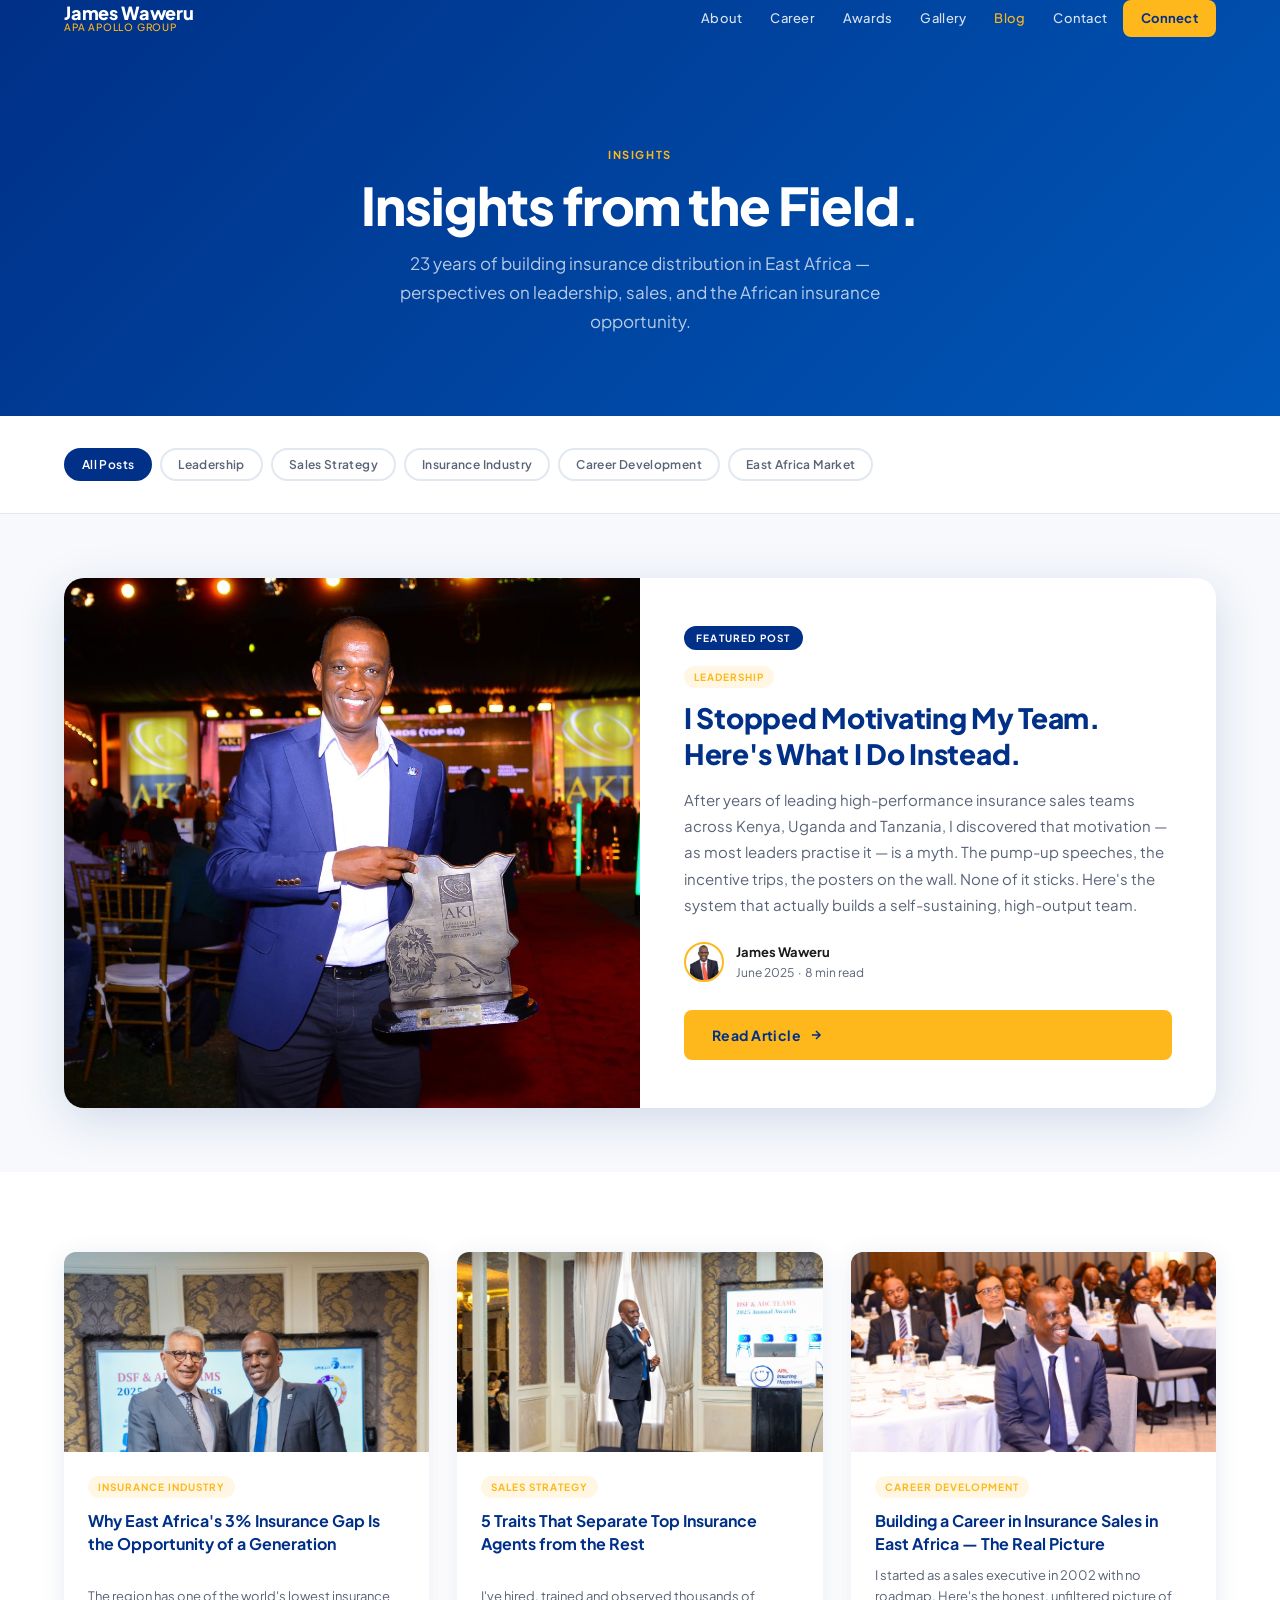
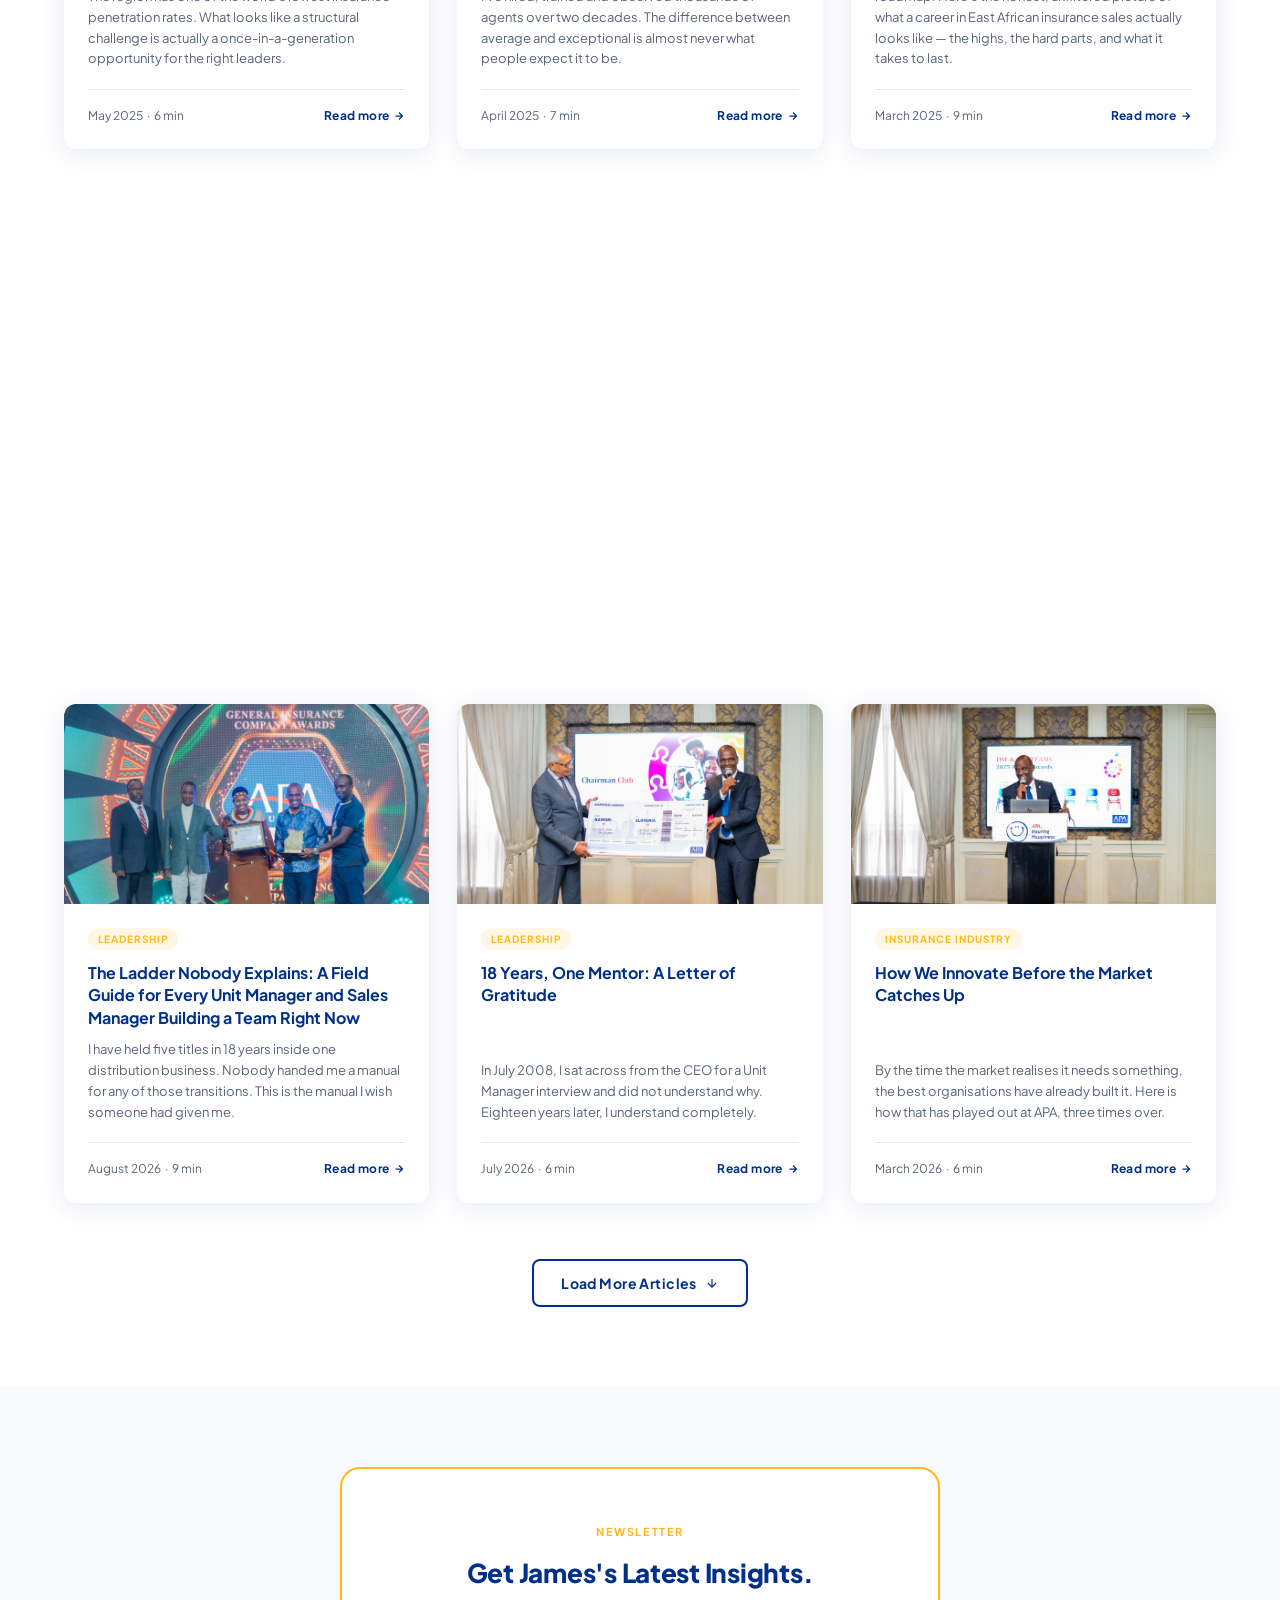
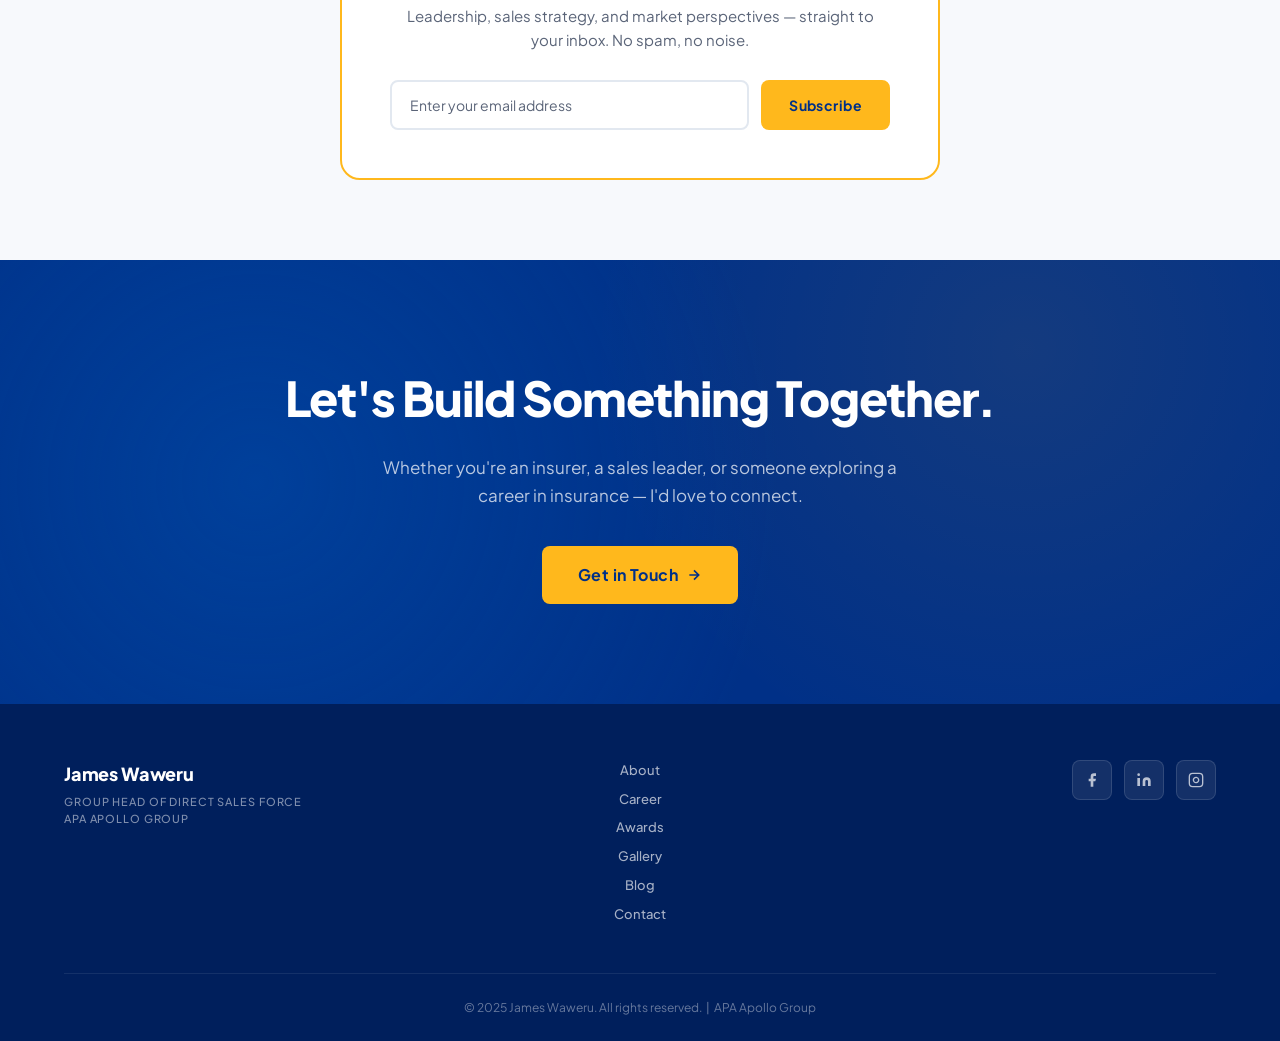
==== commit 5cc1aebf: "Add 3 missing blog posts: The Ladder Nobody Explains, 18 Years One Mentor, How We Innovate" ====
--- a/blog.html
+++ b/blog.html
@@ -225,6 +225,51 @@
           <p class="blog-card-excerpt">Digital channels, mobile penetration, a growing middle class. The macro story is compelling. But the fundamentals of building trust, training agents, and serving clients have not changed.</p>
           <div class="blog-card-meta">
             <span>December 2024 &nbsp;&middot;&nbsp; 7 min</span>
+            <a href="blog.html" class="blog-read-more">Read more <svg width="12" height="12" viewBox="0 0 24 24" fill="none" stroke="currentColor" stroke-width="2.5"><path d="M5 12h14M12 5l7 7-7 7"></path></svg></a>
+          </div>
+        </div>
+      </article>
+
+      <article class="blog-card fade-in" data-category="leadership">
+        <div class="blog-card-img">
+          <img src="WhatsApp Image 2026-05-11 at 07.43.02.jpeg" alt="Field guide for unit managers and sales managers building a team" loading="lazy">
+        </div>
+        <div class="blog-card-body">
+          <span class="blog-tag">Leadership</span>
+          <div class="blog-card-title">The Ladder Nobody Explains: A Field Guide for Every Unit Manager and Sales Manager Building a Team Right Now</div>
+          <p class="blog-card-excerpt">I have held five titles in 18 years inside one distribution business. Nobody handed me a manual for any of those transitions. This is the manual I wish someone had given me.</p>
+          <div class="blog-card-meta">
+            <span>August 2026 &nbsp;&middot;&nbsp; 9 min</span>
+            <a href="blog.html" class="blog-read-more">Read more <svg width="12" height="12" viewBox="0 0 24 24" fill="none" stroke="currentColor" stroke-width="2.5"><path d="M5 12h14M12 5l7 7-7 7"></path></svg></a>
+          </div>
+        </div>
+      </article>
+
+      <article class="blog-card fade-in delay-1" data-category="leadership">
+        <div class="blog-card-img">
+          <img src="WhatsApp Image 2026-05-11 at 07.43.04.jpeg" alt="18 years one mentor — a letter of gratitude to Ashok Shah" loading="lazy">
+        </div>
+        <div class="blog-card-body">
+          <span class="blog-tag">Leadership</span>
+          <div class="blog-card-title">18 Years, One Mentor: A Letter of Gratitude</div>
+          <p class="blog-card-excerpt">In July 2008, I sat across from the CEO for a Unit Manager interview and did not understand why. Eighteen years later, I understand completely.</p>
+          <div class="blog-card-meta">
+            <span>July 2026 &nbsp;&middot;&nbsp; 6 min</span>
+            <a href="blog.html" class="blog-read-more">Read more <svg width="12" height="12" viewBox="0 0 24 24" fill="none" stroke="currentColor" stroke-width="2.5"><path d="M5 12h14M12 5l7 7-7 7"></path></svg></a>
+          </div>
+        </div>
+      </article>
+
+      <article class="blog-card fade-in delay-2" data-category="insurance-industry">
+        <div class="blog-card-img">
+          <img src="WhatsApp Image 2026-05-11 at 07.43.05.jpeg" alt="How APA innovates before the market catches up — APA SHEild, cyber insurance" loading="lazy">
+        </div>
+        <div class="blog-card-body">
+          <span class="blog-tag">Insurance Industry</span>
+          <div class="blog-card-title">How We Innovate Before the Market Catches Up</div>
+          <p class="blog-card-excerpt">By the time the market realises it needs something, the best organisations have already built it. Here is how that has played out at APA, three times over.</p>
+          <div class="blog-card-meta">
+            <span>March 2026 &nbsp;&middot;&nbsp; 6 min</span>
             <a href="blog.html" class="blog-read-more">Read more <svg width="12" height="12" viewBox="0 0 24 24" fill="none" stroke="currentColor" stroke-width="2.5"><path d="M5 12h14M12 5l7 7-7 7"></path></svg></a>
           </div>
         </div>
